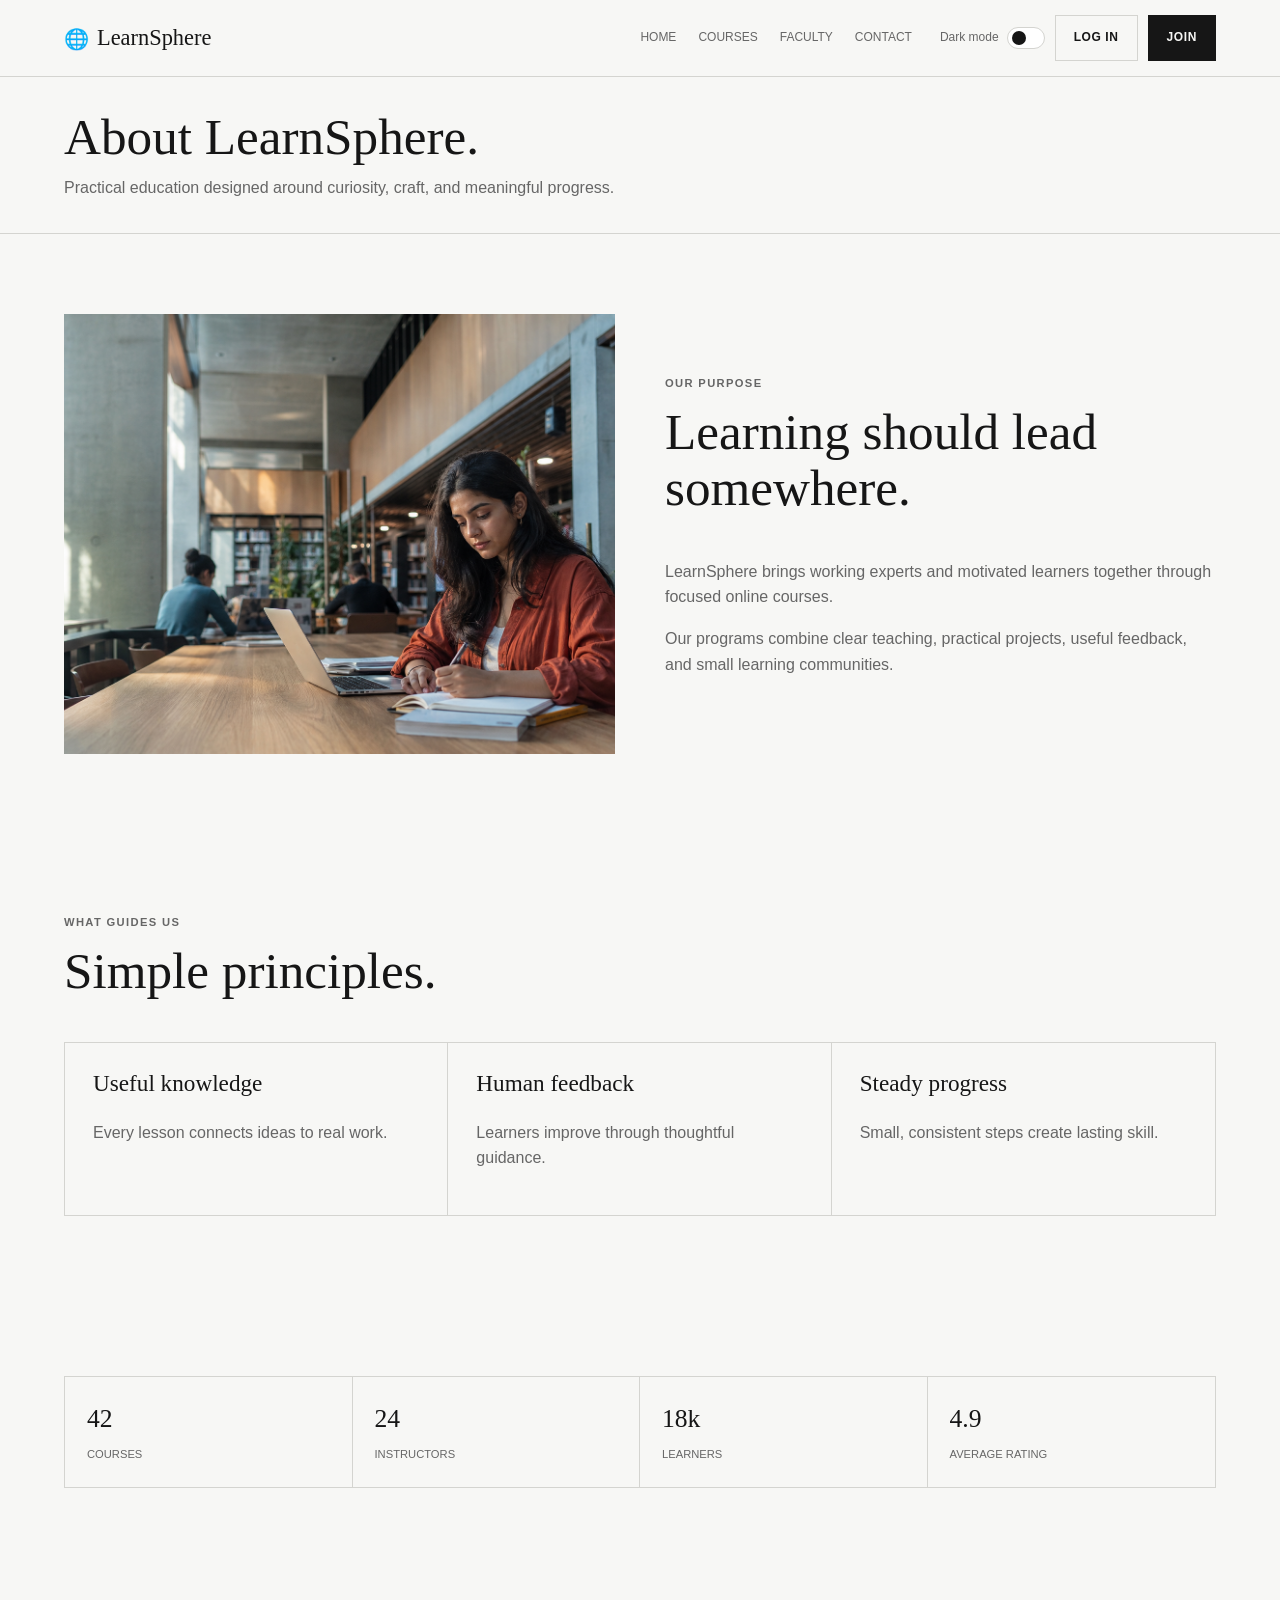
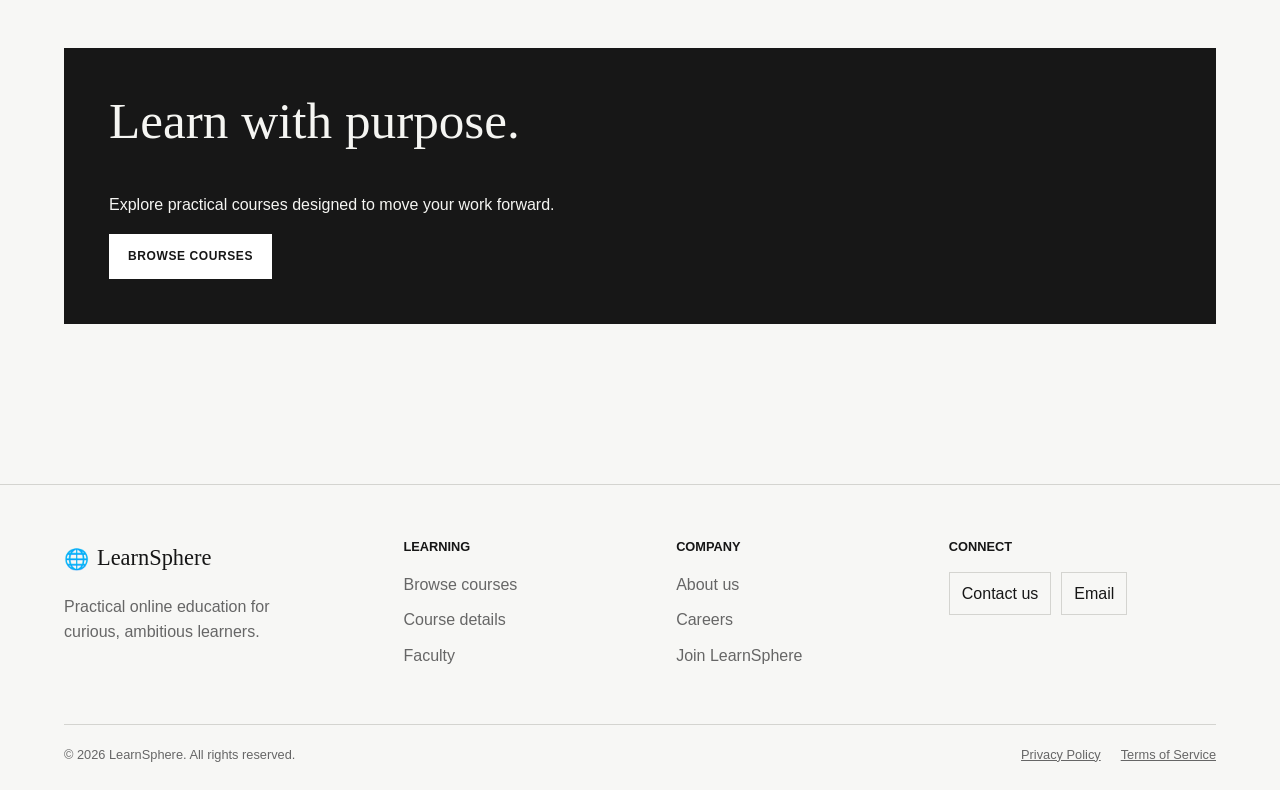
==== LearnSphere/Htmls/about.html @ 8e84b00a "Add HTML and CSS files" ====
<!DOCTYPE html>
<html lang="en">
<head>
  <meta charset="UTF-8">
  <meta name="viewport" content="width=device-width, initial-scale=1.0">
  <title>About Us — LearnSphere</title>
  <link rel="stylesheet" href="../Csss/about.css">
</head>
<body>
  <input class="theme-toggle" type="checkbox" id="theme-toggle">

  <div class="site">
    <header class="site-header">
      <div class="container nav-row">
        <a class="brand" href="index.html">LearnSphere</a>
        <nav class="main-nav">
          <a href="index.html">Home</a>
          <a href="courses.html">Courses</a>
          <a href="instructors.html">Faculty</a>
          <a href="contact.html">Contact</a>
        </nav>
        <div class="header-actions">
          <label class="theme-switch" for="theme-toggle">Dark mode</label>
          <a class="button secondary" href="login.html">Log in</a>
          <a class="button" href="signup.html">Join</a>
        </div>
      </div>
    </header>

    <main>
      <section class="page-heading">
        <div class="container page-heading-grid">
          <div>
            <h1>About LearnSphere.</h1>
            <p>Practical education designed around curiosity, craft, and meaningful progress.</p>
          </div>
        </div>
      </section>

      <section class="section">
        <div class="container about-intro">
          <img src="images/hero.png" alt="Student learning in a modern library">
          <div>
            <p class="eyebrow">Our purpose</p>
            <h2>Learning should lead somewhere.</h2>
            <p>LearnSphere brings working experts and motivated learners together through focused online courses.</p>
            <p>Our programs combine clear teaching, practical projects, useful feedback, and small learning communities.</p>
          </div>
        </div>
      </section>

      <section class="section">
        <div class="container">
          <p class="eyebrow">What guides us</p>
          <h2>Simple principles.</h2>
          <div class="value-grid">
            <article class="value-card"><h3>Useful knowledge</h3><p>Every lesson connects ideas to real work.</p></article>
            <article class="value-card"><h3>Human feedback</h3><p>Learners improve through thoughtful guidance.</p></article>
            <article class="value-card"><h3>Steady progress</h3><p>Small, consistent steps create lasting skill.</p></article>
          </div>
        </div>
      </section>

      <section class="section">
        <div class="container stats">
          <div class="stat"><strong>42</strong><span>Courses</span></div>
          <div class="stat"><strong>24</strong><span>Instructors</span></div>
          <div class="stat"><strong>18k</strong><span>Learners</span></div>
          <div class="stat"><strong>4.9</strong><span>Average rating</span></div>
        </div>
      </section>

      <section class="section">
        <div class="container cta">
          <h2>Learn with purpose.</h2>
          <p>Explore practical courses designed to move your work forward.</p>
          <a class="button" href="courses.html">Browse courses</a>
        </div>
      </section>
    </main>

    <footer class="site-footer">
      <div class="container">
        <div class="footer-grid">
          <div class="footer-about"><a class="brand" href="index.html">LearnSphere</a><p>Practical online education for curious, ambitious learners.</p></div>
          <div class="footer-column"><h3>Learning</h3><a href="courses.html">Browse courses</a><a href="course-details.html">Course details</a><a href="instructors.html">Faculty</a></div>
          <div class="footer-column"><h3>Company</h3><a href="about.html">About us</a><a href="contact.html">Careers</a><a href="signup.html">Join LearnSphere</a></div>
          <div class="footer-column"><h3>Connect</h3><div class="connect-links"><a href="contact.html">Contact us</a><a href="mailto:hello@learnsphere.edu">Email</a></div></div>
        </div>
        <div class="footer-bottom"><span>© 2026 LearnSphere. All rights reserved.</span><div class="legal-links"><a href="contact.html">Privacy Policy</a><a href="contact.html">Terms of Service</a></div></div>
      </div>
    </footer>
  </div>
</body>
</html>
---- LearnSphere/Csss/about.css ----
/* Basic setup */
* { box-sizing: border-box; }

body {
  margin: 0;
  font-family: Arial, sans-serif;
  line-height: 1.6;
  background: #f2f2f0;
}

a { color: inherit; }
img { display: block; width: 100%; }

.theme-toggle { position: absolute; opacity: 0; }

.site {
  --background: #f7f7f5;
  --card: #ffffff;
  --text: #161616;
  --muted: #666666;
  --border: #d4d4d0;
  min-height: 100vh;
  color: var(--text);
  background: var(--background);
}

/* CSS-only dark mode */
.theme-toggle:checked + .site {
  --background: #121212;
  --card: #1d1d1d;
  --text: #f4f4f0;
  --muted: #b7b7b2;
  --border: #3b3b38;
}

.container { width: 90%; max-width: 1180px; margin: auto; }

h1, h2, h3 {
  margin-top: 0;
  font-family: Georgia, serif;
  font-weight: normal;
  line-height: 1.1;
}

h1 { font-size: clamp(3rem, 7vw, 6rem); }
h2 { font-size: clamp(2rem, 4vw, 3.5rem); }
h3 { font-size: 1.45rem; }
p { margin-top: 0; }

.eyebrow {
  color: var(--muted);
  font-size: .7rem;
  font-weight: bold;
  letter-spacing: .12em;
  text-transform: uppercase;
}

.muted { color: var(--muted); }

/* Header */
.site-header {
  position: sticky;
  top: 0;
  z-index: 1000;
  background: var(--background);
  border-bottom: 1px solid var(--border);
}

.nav-row {
  min-height: 76px;
  display: flex;
  align-items: center;
  gap: 28px;
}

.brand {
  font-family: Georgia, serif;
  font-size: 1.4rem;
  text-decoration: none;
}

.brand::before {
  content: "🌐";
  margin-right: 8px;
  font-size: .9em;
  vertical-align: -.05em;
}

.main-nav {
  display: flex;
  gap: 22px;
  margin-left: auto;
}

.main-nav a {
  color: var(--muted);
  font-size: .75rem;
  text-decoration: none;
  text-transform: uppercase;
}

.main-nav a:hover, .main-nav .active { color: var(--text); }

.header-actions { display: flex; align-items: center; gap: 10px; }

.theme-switch {
  position: relative;
  padding-right: 46px;
  cursor: pointer;
  color: var(--muted);
  font-size: .75rem;
}

.theme-switch::before {
  content: "";
  position: absolute;
  top: 50%;
  right: 0;
  width: 36px;
  height: 20px;
  background: var(--card);
  border: 1px solid var(--border);
  border-radius: 20px;
  transform: translateY(-50%);
}

.theme-switch::after {
  content: "";
  position: absolute;
  top: 50%;
  right: 19px;
  width: 14px;
  height: 14px;
  background: var(--text);
  border-radius: 50%;
  transform: translateY(-50%);
  transition: right .2s;
}

.theme-toggle:checked + .site .theme-switch::after {
  right: 3px;
}

/* Reusable elements */
.button {
  display: inline-block;
  padding: 12px 18px;
  border: 1px solid var(--text);
  color: var(--background);
  background: var(--text);
  font-size: .75rem;
  font-weight: bold;
  letter-spacing: .05em;
  text-decoration: none;
  text-transform: uppercase;
}

.button.secondary {
  color: var(--text);
  background: transparent;
  border-color: var(--border);
}

.button:hover { opacity: .8; }
.text-link { font-size: .75rem; font-weight: bold; text-transform: uppercase; }
.section { padding: 80px 0; }

.section-heading {
  margin-bottom: 32px;
  display: flex;
  justify-content: space-between;
  align-items: end;
  gap: 30px;
}

.section-heading p { max-width: 440px; color: var(--muted); }

/* Home page */
.hero { padding: 60px 0; }

.hero-grid {
  display: grid;
  grid-template-columns: 1fr 1.2fr;
  gap: 48px;
  align-items: center;
}

.hero-copy p:not(.eyebrow) {
  max-width: 500px;
  margin-bottom: 28px;
  color: var(--muted);
}

.hero-buttons { display: flex; gap: 10px; flex-wrap: wrap; }
.hero-image { height: 560px; object-fit: cover; }

.stats {
  display: grid;
  grid-template-columns: repeat(4, 1fr);
  border: 1px solid var(--border);
}

.stat { padding: 22px; border-right: 1px solid var(--border); }
.stat:last-child { border-right: 0; }
.stat strong { display: block; font-family: Georgia, serif; font-size: 1.6rem; font-weight: normal; }
.stat span { color: var(--muted); font-size: .7rem; text-transform: uppercase; }

.category-grid {
  display: grid;
  grid-template-columns: repeat(4, 1fr);
  border: 1px solid var(--border);
}

.category { min-height: 180px; padding: 24px; border-right: 1px solid var(--border); }
.category:last-child { border-right: 0; }

.benefits { color: #f5f5f2; background: #171717; }
.benefit-grid { display: grid; grid-template-columns: 1fr 1fr; gap: 60px; }
.benefit-list li { margin-bottom: 16px; }

.testimonial { padding: 60px 0; border-block: 1px solid var(--border); }
.testimonial blockquote {
  max-width: 900px;
  margin: 0;
  font-family: Georgia, serif;
  font-size: clamp(2rem, 4vw, 3.5rem);
  line-height: 1.2;
}

.cta { padding: 45px; color: #f5f5f2; background: #171717; }

.cta .button {
  color: #171717;
  background: #ffffff;
  border-color: #ffffff;
}

/* Course cards */
.course-grid { display: grid; grid-template-columns: repeat(3, 1fr); gap: 22px; }
.course-card { background: var(--card); border: 1px solid var(--border); }

.course-image {
  aspect-ratio: 1.4;
  background-image: url("../Htmls/images/courses-atlas.png");
  background-size: 300% 200%;
}

.image-ai { background-position: 0 0; }
.image-design { background-position: 50% 0; }
.image-leadership { background-position: 100% 0; }
.image-business { background-position: 0 100%; }
.image-story { background-position: 50% 100%; }
.image-data { background-position: 100% 100%; }

.course-content { padding: 22px; }
.course-meta { color: var(--muted); font-size: .7rem; text-transform: uppercase; }
.course-content p { color: var(--muted); }
.course-bottom { padding-top: 15px; border-top: 1px solid var(--border); display: flex; justify-content: space-between; }

/* Standard page heading */
.page-heading { padding: 32px 0; border-bottom: 1px solid var(--border); }
.page-heading-grid { display: grid; grid-template-columns: 1.2fr .8fr; gap: 40px; align-items: end; }
.page-heading h1 {
  margin-bottom: 10px;
  font-size: clamp(2.3rem, 4vw, 3.8rem);
}
.page-heading p { margin-bottom: 0; color: var(--muted); }

.filters { padding: 22px 0; display: flex; align-items: center; gap: 18px; flex-wrap: wrap; }
.filters a { color: var(--muted); font-size: .7rem; text-decoration: none; text-transform: uppercase; }
.search { margin-left: auto; padding: 10px; color: var(--text); background: var(--card); border: 1px solid var(--border); }

/* Instructor cards */
.instructor-grid { display: grid; grid-template-columns: repeat(4, 1fr); gap: 20px; }
.instructor-card { background: var(--card); border: 1px solid var(--border); }
.portrait { aspect-ratio: .78; background-image: url("../Htmls/images/instructors-atlas.png"); background-size: 400% 100%; }
.portrait-1 { background-position: 0; }
.portrait-2 { background-position: 33.33%; }
.portrait-3 { background-position: 66.66%; }
.portrait-4 { background-position: 100%; }
.instructor-info { padding: 20px; }
.instructor-info p { color: var(--muted); }

/* Course details */
.detail-grid, .two-columns, .contact-grid { display: grid; grid-template-columns: 1fr 1fr; gap: 50px; }
.detail-image { min-height: 520px; background: url("../Htmls/images/courses-atlas.png") 0 0 / 300% 200%; }
.detail-info { align-self: center; }
.facts { margin: 24px 0; padding: 18px 0; border-block: 1px solid var(--border); }
.price { font-family: Georgia, serif; font-size: 2.2rem; }
.simple-list { padding-left: 20px; }
.simple-list li { margin-bottom: 14px; }
.lesson { padding: 15px 0; border-bottom: 1px solid var(--border); display: flex; justify-content: space-between; }

/* Forms */
.contact-details div { margin-bottom: 22px; padding-top: 12px; border-top: 1px solid var(--border); }

/* About page */
.about-intro {
  display: grid;
  grid-template-columns: 1fr 1fr;
  gap: 50px;
  align-items: center;
}

.about-intro img {
  height: 440px;
  object-fit: cover;
}

.about-intro p {
  color: var(--muted);
}

.value-grid {
  display: grid;
  grid-template-columns: repeat(3, 1fr);
  border: 1px solid var(--border);
}

.value-card {
  padding: 28px;
  border-right: 1px solid var(--border);
}

.value-card:last-child {
  border-right: 0;
}

.value-card p {
  color: var(--muted);
}
.form-card { padding: 35px; background: var(--card); border: 1px solid var(--border); }
.form-row { display: grid; grid-template-columns: 1fr 1fr; gap: 18px; }
.field { margin-bottom: 18px; }
.field label { display: block; margin-bottom: 5px; font-size: .7rem; font-weight: bold; text-transform: uppercase; }
.field input, .field select, .field textarea { width: 100%; padding: 11px; color: var(--text); background: transparent; border: 1px solid var(--border); }
.field textarea { min-height: 110px; }

.auth-layout { min-height: calc(100vh - 76px); display: grid; grid-template-columns: 1fr 1fr; }
.auth-image { background: url("../Htmls/images/hero.png") center / cover; }
.auth-panel { display: grid; place-items: center; padding: 40px; }
.auth-form { width: 100%; max-width: 430px; }
.auth-form .button { width: 100%; text-align: center; }
.form-note { margin: 18px 0; color: var(--muted); font-size: .85rem; }

/* Footer */
.site-footer {
  margin-top: 80px;
  padding: 55px 0 25px;
  border-top: 1px solid var(--border);
}

.footer-grid {
  display: grid;
  grid-template-columns: 1.3fr 1fr 1fr 1.2fr;
  gap: 50px;
}

.footer-about p {
  max-width: 240px;
  margin-top: 18px;
  color: var(--muted);
}

.footer-column h3 {
  margin-bottom: 18px;
  font-family: Arial, sans-serif;
  font-size: .8rem;
  font-weight: bold;
  text-transform: uppercase;
}

.footer-column a {
  display: block;
  width: fit-content;
  margin-bottom: 10px;
  color: var(--muted);
  text-decoration: none;
}

.footer-column a:hover { color: var(--text); }

.connect-links {
  display: flex;
  gap: 10px;
  margin-bottom: 20px;
}

.connect-links a {
  padding: 8px 12px;
  color: var(--text);
  border: 1px solid var(--border);
}

.footer-bottom {
  margin-top: 45px;
  padding-top: 20px;
  border-top: 1px solid var(--border);
  display: flex;
  justify-content: space-between;
  gap: 20px;
  color: var(--muted);
  font-size: .8rem;
}

.legal-links { display: flex; gap: 20px; }
.legal-links a { color: var(--muted); }

/* Responsive layout */
@media (max-width: 900px) {
  .nav-row { flex-wrap: wrap; padding: 15px 0; }
  .main-nav { order: 3; width: 100%; margin: 0; }
  .header-actions { margin-left: auto; }
  .footer-grid { grid-template-columns: 1fr 1fr; }
  .hero-grid, .page-heading-grid, .detail-grid, .two-columns, .contact-grid { grid-template-columns: 1fr; }
  .about-intro { grid-template-columns: 1fr; }
  .course-grid, .instructor-grid { grid-template-columns: repeat(2, 1fr); }
  .category-grid, .stats { grid-template-columns: repeat(2, 1fr); }
}

@media (max-width: 600px) {
  .main-nav { gap: 12px; overflow-x: auto; }
  .header-actions .button { display: none; }
  .hero-image { height: 380px; }
  .course-grid, .instructor-grid, .category-grid, .stats, .benefit-grid, .form-row, .auth-layout { grid-template-columns: 1fr; }
  .value-grid { grid-template-columns: 1fr; }
  .value-card { border-right: 0; border-bottom: 1px solid var(--border); }
  .value-card:last-child { border-bottom: 0; }
  .category, .stat { border-right: 0; border-bottom: 1px solid var(--border); }
  .search { width: 100%; margin-left: 0; }
  .detail-image { min-height: 340px; }
  .auth-image { display: none; }
  .section-heading { display: block; }
  .footer-grid { grid-template-columns: 1fr; }
  .footer-bottom { display: block; }
  .legal-links { margin-top: 10px; }
}
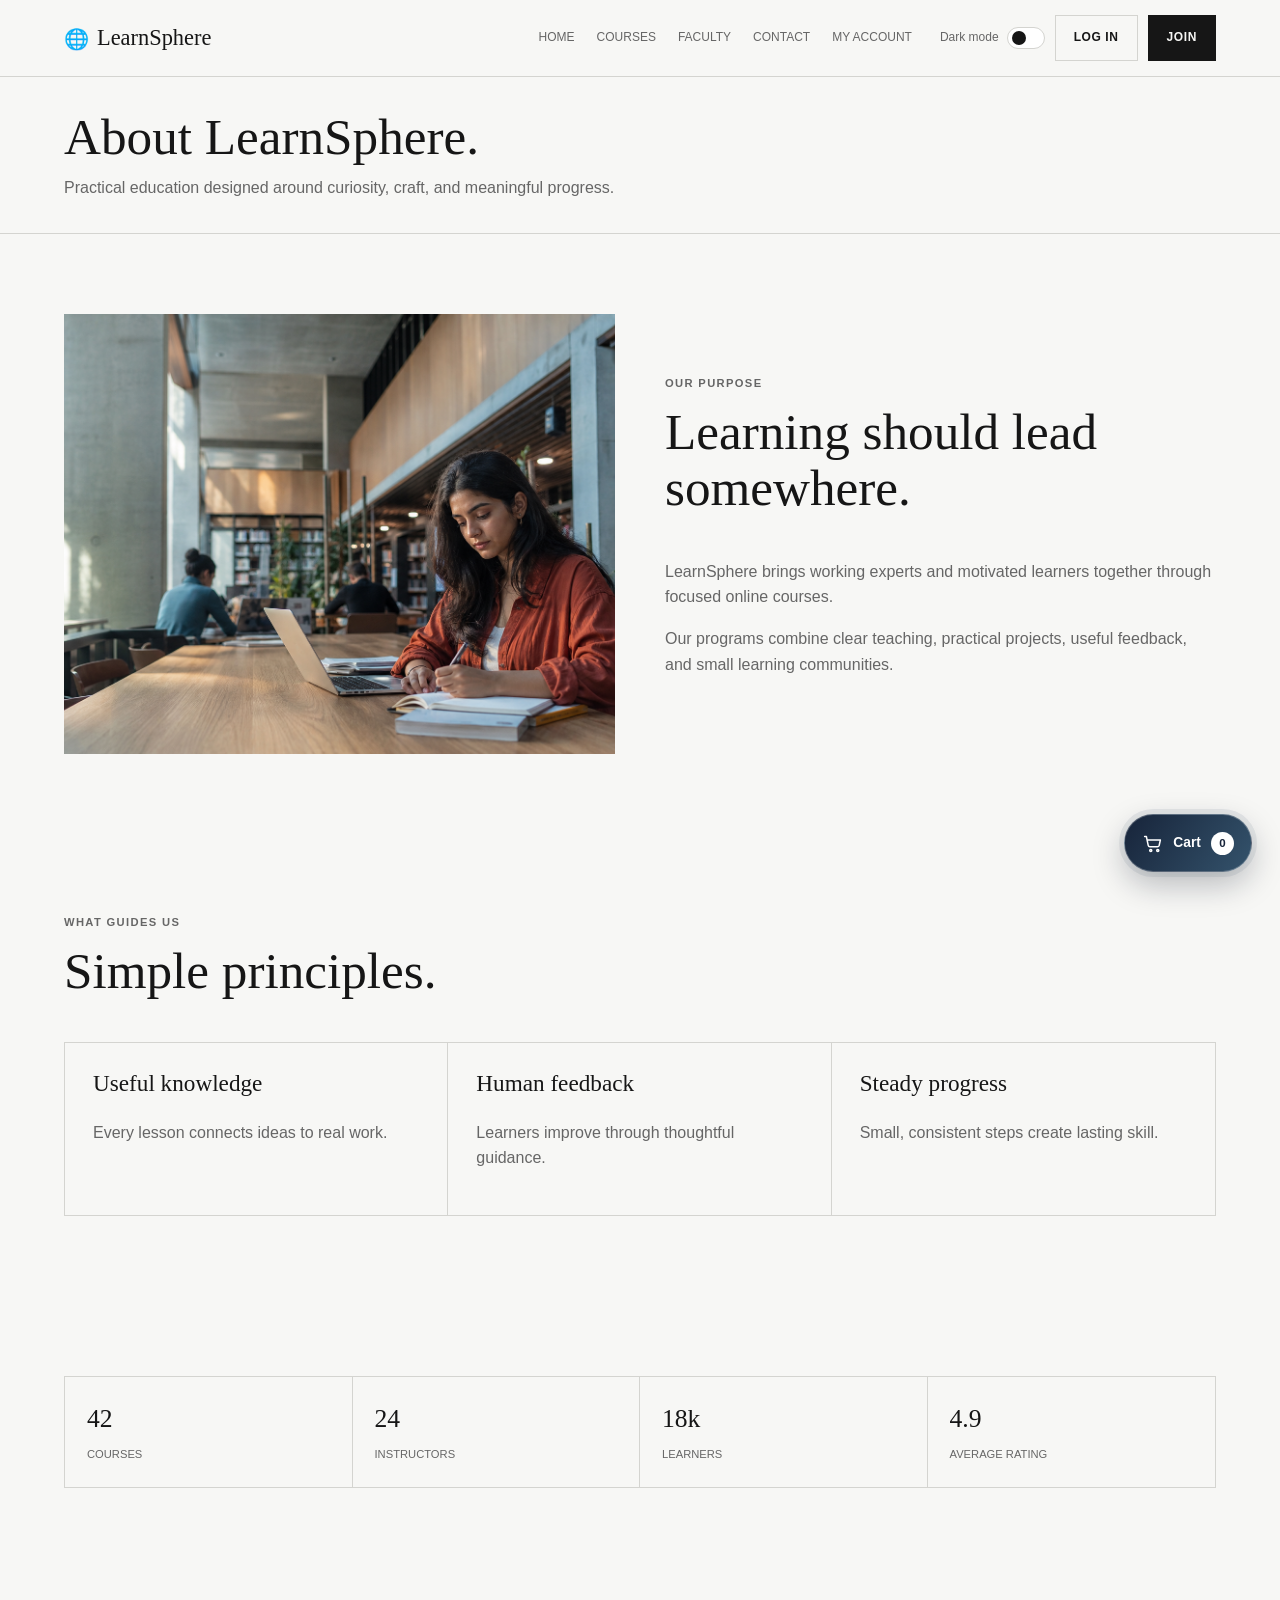
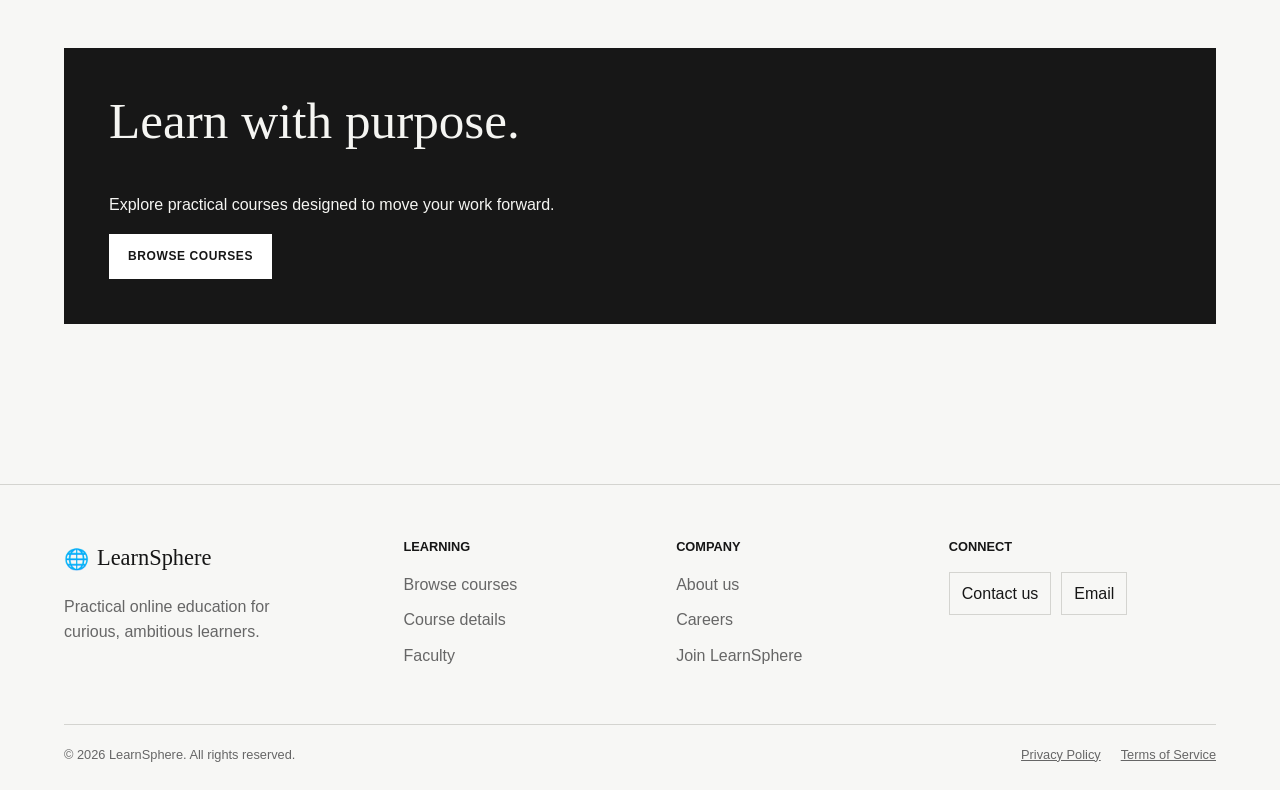
==== commit cf35cc84: "Updated Learn Sphere" ====
--- a/LearnSphere/Htmls/about.html
+++ b/LearnSphere/Htmls/about.html
@@ -5,6 +5,7 @@
   <meta name="viewport" content="width=device-width, initial-scale=1.0">
   <title>About Us — LearnSphere</title>
   <link rel="stylesheet" href="../Csss/about.css">
+  <link rel="stylesheet" href="../Csss/profile-menu.css">
 </head>
 <body>
   <input class="theme-toggle" type="checkbox" id="theme-toggle">
@@ -23,6 +24,20 @@
           <label class="theme-switch" for="theme-toggle">Dark mode</label>
           <a class="button secondary" href="login.html">Log in</a>
           <a class="button" href="signup.html">Join</a>
+          <details class="profile-menu">
+            <summary aria-label="Open profile menu">
+              <span class="profile-avatar" aria-hidden="true"></span>
+              <span class="profile-name">Profile</span>
+              <span class="profile-chevron" aria-hidden="true"></span>
+            </summary>
+            <div class="profile-dropdown">
+              <p class="profile-dropdown-heading">LEARNER ACCOUNT</p>
+              <a class="profile-dropdown-link" href="my-courses.html">
+                <span>My Courses</span>
+              </a>
+              <button class="profile-logout" type="button" data-logout>Log out</button>
+            </div>
+          </details>
         </div>
       </div>
     </header>
@@ -91,5 +106,9 @@
       </div>
     </footer>
   </div>
+  <script src="../Jsss/profile-menu.js" defer></script>
+  <script src="../Jsss/cart.js" defer></script>
+  <script src="../Js/auth.js" defer></script>
+  <script src="../Js/navbar.js" defer></script>
 </body>
 </html>
--- a/LearnSphere/Csss/profile-menu.css
+++ b/LearnSphere/Csss/profile-menu.css
@@ -0,0 +1,150 @@
+@import url("./site-theme.css");
+@import url("./cart.css");
+
+.profile-menu {
+  position: relative;
+  color: var(--text);
+  font-size: .78rem;
+}
+
+.profile-menu summary {
+  min-height: 38px;
+  display: flex;
+  align-items: center;
+  gap: 9px;
+  color: var(--muted);
+  cursor: pointer;
+  list-style: none;
+  transition: color .18s ease;
+}
+
+.profile-menu summary::-webkit-details-marker { display: none; }
+.profile-menu summary:hover, .profile-menu[open] summary { color: var(--text); }
+.profile-menu summary:focus-visible { outline: 2px solid var(--text); outline-offset: 4px; }
+.profile-menu[hidden],
+.main-nav .account-nav-link[hidden],
+.header-actions .auth-action[hidden] { display: none; }
+
+.profile-avatar {
+  position: relative;
+  width: 34px;
+  height: 34px;
+  flex: 0 0 34px;
+  display: block;
+  overflow: hidden;
+  background: var(--text);
+  border: 1px solid var(--text);
+  border-radius: 50%;
+}
+
+.profile-avatar::before {
+  position: absolute;
+  top: 7px;
+  left: 50%;
+  width: 8px;
+  height: 8px;
+  background: var(--background);
+  border-radius: 50%;
+  content: "";
+  transform: translateX(-50%);
+}
+
+.profile-avatar::after {
+  position: absolute;
+  bottom: 5px;
+  left: 50%;
+  width: 17px;
+  height: 9px;
+  background: var(--background);
+  border-radius: 10px 10px 6px 6px;
+  content: "";
+  transform: translateX(-50%);
+}
+
+.profile-avatar.profile-avatar-initial {
+  display: grid;
+  place-items: center;
+  color: var(--background);
+  font-size: .76rem;
+  font-weight: 700;
+}
+
+.profile-avatar.profile-avatar-initial::before,
+.profile-avatar.profile-avatar-initial::after { display: none; }
+
+.profile-chevron {
+  width: 7px;
+  height: 7px;
+  margin: -4px 0 0 1px;
+  border-right: 1px solid currentColor;
+  border-bottom: 1px solid currentColor;
+  transform: rotate(45deg);
+  transition: transform .18s ease;
+}
+
+.profile-menu[open] .profile-chevron { margin-top: 4px; transform: rotate(225deg); }
+.profile-menu.is-authenticated .profile-name,
+.profile-menu.is-authenticated .profile-chevron { display: block; }
+
+.profile-dropdown {
+  position: absolute;
+  top: calc(100% + 12px);
+  right: 0;
+  z-index: 1200;
+  width: 248px;
+  padding: 8px;
+  background: var(--card);
+  border: 1px solid var(--border);
+  box-shadow: 0 16px 40px rgba(0, 0, 0, .14);
+}
+
+.profile-dropdown-heading {
+  margin: 0;
+  padding: 12px 12px 10px;
+  color: var(--muted);
+  font-size: .62rem;
+  font-weight: bold;
+  letter-spacing: .12em;
+}
+
+.profile-dropdown-link, .profile-logout {
+  width: 100%;
+  display: flex;
+  align-items: center;
+  justify-content: space-between;
+  padding: 12px;
+  color: var(--text);
+  background: transparent;
+  border: 0;
+  font: inherit;
+  text-align: left;
+  text-decoration: none;
+  cursor: pointer;
+  transition: background .16s ease;
+}
+
+.profile-dropdown-link:hover, .profile-logout:hover { background: var(--background); }
+.profile-dropdown-link::after {
+  width: 7px;
+  height: 7px;
+  border-top: 1px solid var(--muted);
+  border-right: 1px solid var(--muted);
+  content: "";
+  transform: rotate(45deg);
+}
+
+.profile-logout {
+  justify-content: flex-start;
+  border-top: 1px solid var(--border);
+  color: #a23434;
+}
+
+.theme-toggle:checked ~ .site .profile-logout { color: #f09a9a; }
+
+.profile-dropdown-link:focus-visible, .profile-logout:focus-visible { outline: 2px solid var(--text); outline-offset: -2px; }
+
+@media (max-width: 600px) {
+  .profile-name, .profile-chevron { display: none; }
+  .profile-dropdown { top: calc(100% + 10px); }
+  .header-actions .auth-action { display: inline-block; padding: 8px 9px; font-size: .62rem; }
+}
